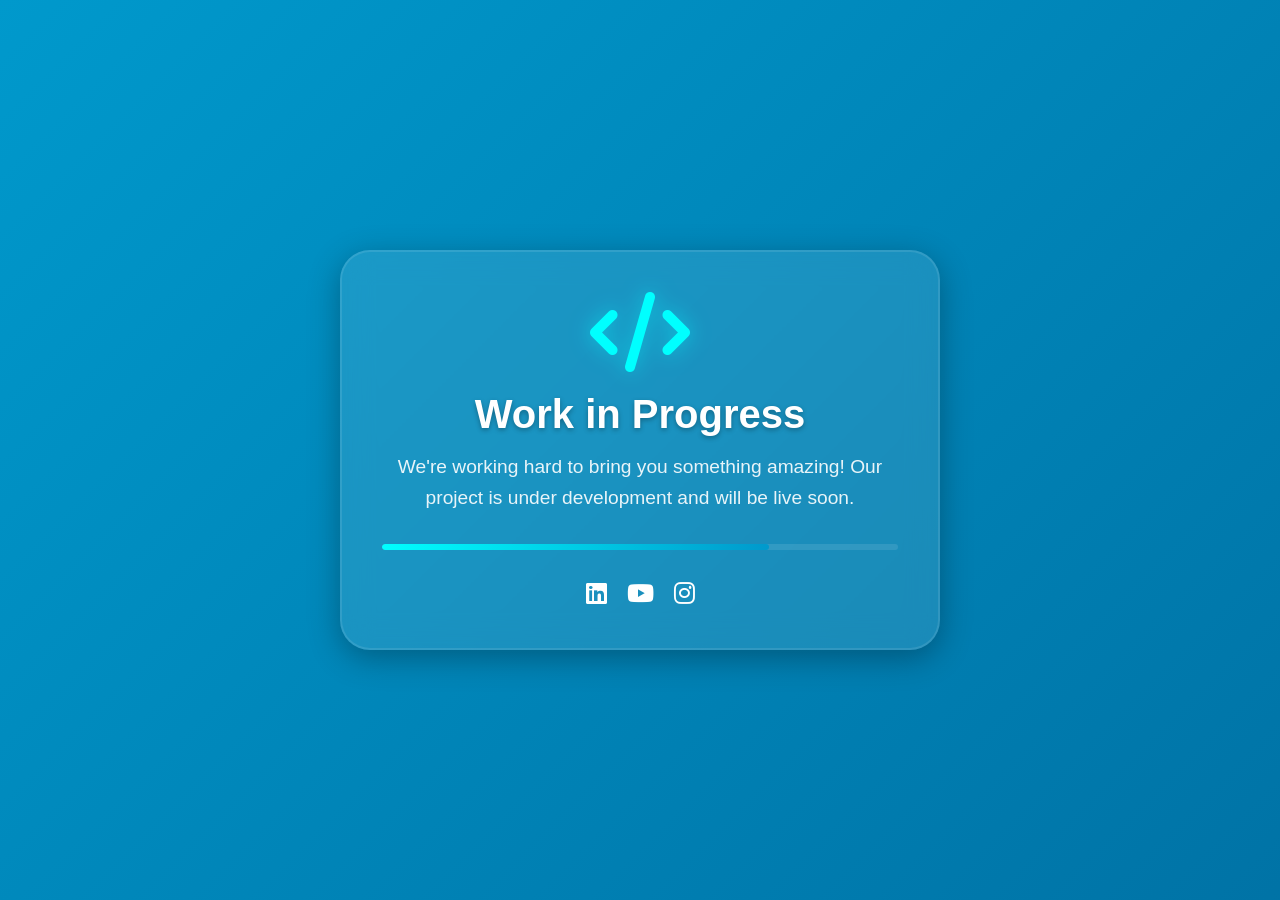
==== index.html @ 7d310c59 "Update and rename work-in-progress.html to index.html" ====
<!DOCTYPE html>
<html lang="en">
<head>
    <meta charset="UTF-8">
    <meta name="viewport" content="width=device-width, initial-scale=1.0">
    <title>Work in Progress</title>
    <link rel="stylesheet" href="https://cdnjs.cloudflare.com/ajax/libs/font-awesome/6.0.0/css/all.min.css">
    <style>
        * {
            margin: 0;
            padding: 0;
            box-sizing: border-box;
            font-family: 'Poppins', sans-serif;
        }

        body {
            min-height: 100vh;
            display: flex;
            align-items: center;
            justify-content: center;
            background: linear-gradient(-45deg, #1a1a1a, #003366, #006699, #0099cc);
            background-size: 400% 400%;
            animation: gradientBG 15s ease infinite;
            color: #fff;
            overflow: hidden;
        }

        @keyframes gradientBG {
            0% { background-position: 0% 50%; }
            50% { background-position: 100% 50%; }
            100% { background-position: 0% 50%; }
        }

        .container {
            text-align: center;
            padding: 40px;
            background: rgba(255, 255, 255, 0.1);
            backdrop-filter: blur(15px);
            border-radius: 30px;
            border: 2px solid rgba(255, 255, 255, 0.1);
            box-shadow: 0 8px 32px 0 rgba(0, 0, 0, 0.3);
            max-width: 600px;
            width: 90%;
            position: relative;
            overflow: hidden;
        }

        .container::before {
            content: '';
            position: absolute;
            top: 0;
            left: -100%;
            width: 100%;
            height: 100%;
            background: linear-gradient(
                90deg,
                transparent,
                rgba(255, 255, 255, 0.2),
                transparent
            );
            animation: shimmer 3s infinite;
        }

        @keyframes shimmer {
            0% { left: -100%; }
            100% { left: 100%; }
        }

        .icon {
            font-size: 80px;
            margin-bottom: 20px;
            color: #00ffff;
            text-shadow: 0 0 20px rgba(0, 255, 255, 0.5);
            animation: float 3s ease-in-out infinite;
        }

        @keyframes float {
            0%, 100% { transform: translateY(0); }
            50% { transform: translateY(-20px); }
        }

        h1 {
            font-size: 2.5rem;
            margin-bottom: 15px;
            text-shadow: 0 2px 5px rgba(0, 0, 0, 0.3);
        }

        p {
            font-size: 1.2rem;
            margin-bottom: 30px;
            color: rgba(255, 255, 255, 0.9);
            line-height: 1.6;
        }

        .progress-bar {
            width: 100%;
            height: 6px;
            background: rgba(255, 255, 255, 0.1);
            border-radius: 3px;
            margin: 20px 0;
            overflow: hidden;
        }

        .progress {
            width: 75%;
            height: 100%;
            background: linear-gradient(90deg, #00ffff, #0099cc);
            border-radius: 3px;
            animation: progress 2s ease-in-out infinite;
        }

        @keyframes progress {
            0% { width: 0%; }
            50% { width: 75%; }
            100% { width: 0%; }
        }

        .social-links {
            display: flex;
            justify-content: center;
            gap: 20px;
            margin-top: 30px;
        }

        .social-links a {
            color: #fff;
            font-size: 24px;
            transition: all 0.3s ease;
            text-decoration: none;
        }

        .social-links a:hover {
            color: #00ffff;
            transform: translateY(-5px);
        }

        @media (max-width: 480px) {
            .container {
                padding: 30px 20px;
            }

            h1 {
                font-size: 2rem;
            }

            p {
                font-size: 1rem;
            }
        }
    </style>
</head>
<body>
    <div class="container">
        <i class="fas fa-code icon"></i>
        <h1>Work in Progress</h1>
        <p>We're working hard to bring you something amazing! Our project is under development and will be live soon.</p>
        
        <div class="progress-bar">
            <div class="progress"></div>
        </div>

        <div class="social-links">
            <a href="https://www.linkedin.com/in/samarjeet-singh-426a93320" target="_blank"><i class="fab fa-linkedin"></i></a>
            <a href="https://youtube.com/@all_we_know" target="_blank"><i class="fab fa-youtube"></i></a>
            <a href="https://www.instagram.com/sa.am__007" target="_blank"><i class="fab fa-instagram"></i></a>
        </div>
    </div>
</body>
</html>
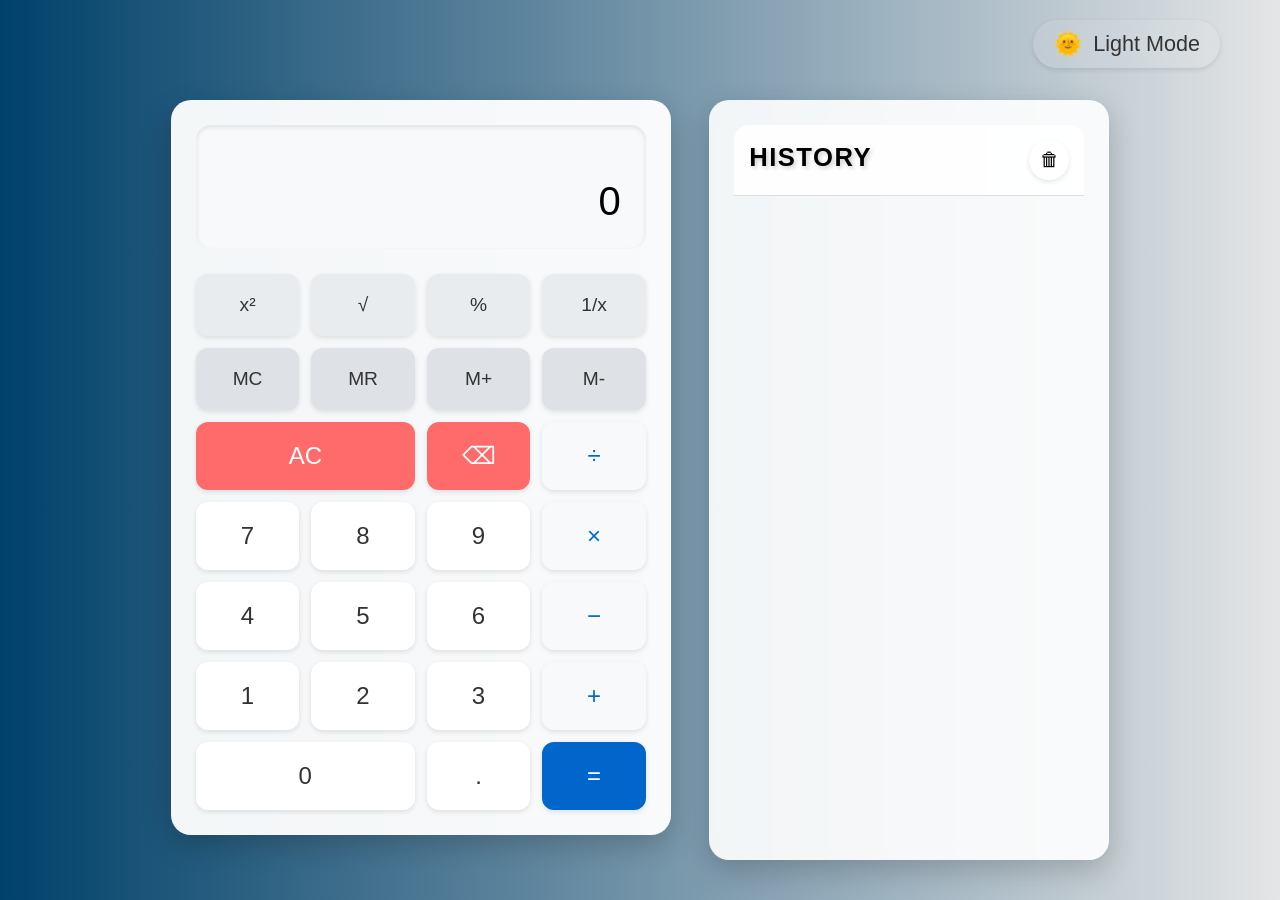
==== commit a050ed70: "Add files via upload" ====
--- a/index.html
+++ b/index.html
@@ -1,169 +1,74 @@
 <!DOCTYPE html>
-<html lang="en">
+<html lang="en" data-theme="light">
 <head>
     <meta charset="UTF-8">
     <meta name="viewport" content="width=device-width, initial-scale=1.0">
-    <title>Work in Progress</title>
-    <link rel="stylesheet" href="https://cdnjs.cloudflare.com/ajax/libs/font-awesome/6.0.0/css/all.min.css">
-    <style>
-        * {
-            margin: 0;
-            padding: 0;
-            box-sizing: border-box;
-            font-family: 'Poppins', sans-serif;
-        }
-
-        body {
-            min-height: 100vh;
-            display: flex;
-            align-items: center;
-            justify-content: center;
-            background: linear-gradient(-45deg, #1a1a1a, #003366, #006699, #0099cc);
-            background-size: 400% 400%;
-            animation: gradientBG 15s ease infinite;
-            color: #fff;
-            overflow: hidden;
-        }
-
-        @keyframes gradientBG {
-            0% { background-position: 0% 50%; }
-            50% { background-position: 100% 50%; }
-            100% { background-position: 0% 50%; }
-        }
-
-        .container {
-            text-align: center;
-            padding: 40px;
-            background: rgba(255, 255, 255, 0.1);
-            backdrop-filter: blur(15px);
-            border-radius: 30px;
-            border: 2px solid rgba(255, 255, 255, 0.1);
-            box-shadow: 0 8px 32px 0 rgba(0, 0, 0, 0.3);
-            max-width: 600px;
-            width: 90%;
-            position: relative;
-            overflow: hidden;
-        }
-
-        .container::before {
-            content: '';
-            position: absolute;
-            top: 0;
-            left: -100%;
-            width: 100%;
-            height: 100%;
-            background: linear-gradient(
-                90deg,
-                transparent,
-                rgba(255, 255, 255, 0.2),
-                transparent
-            );
-            animation: shimmer 3s infinite;
-        }
-
-        @keyframes shimmer {
-            0% { left: -100%; }
-            100% { left: 100%; }
-        }
-
-        .icon {
-            font-size: 80px;
-            margin-bottom: 20px;
-            color: #00ffff;
-            text-shadow: 0 0 20px rgba(0, 255, 255, 0.5);
-            animation: float 3s ease-in-out infinite;
-        }
-
-        @keyframes float {
-            0%, 100% { transform: translateY(0); }
-            50% { transform: translateY(-20px); }
-        }
-
-        h1 {
-            font-size: 2.5rem;
-            margin-bottom: 15px;
-            text-shadow: 0 2px 5px rgba(0, 0, 0, 0.3);
-        }
-
-        p {
-            font-size: 1.2rem;
-            margin-bottom: 30px;
-            color: rgba(255, 255, 255, 0.9);
-            line-height: 1.6;
-        }
-
-        .progress-bar {
-            width: 100%;
-            height: 6px;
-            background: rgba(255, 255, 255, 0.1);
-            border-radius: 3px;
-            margin: 20px 0;
-            overflow: hidden;
-        }
-
-        .progress {
-            width: 75%;
-            height: 100%;
-            background: linear-gradient(90deg, #00ffff, #0099cc);
-            border-radius: 3px;
-            animation: progress 2s ease-in-out infinite;
-        }
-
-        @keyframes progress {
-            0% { width: 0%; }
-            50% { width: 75%; }
-            100% { width: 0%; }
-        }
-
-        .social-links {
-            display: flex;
-            justify-content: center;
-            gap: 20px;
-            margin-top: 30px;
-        }
-
-        .social-links a {
-            color: #fff;
-            font-size: 24px;
-            transition: all 0.3s ease;
-            text-decoration: none;
-        }
-
-        .social-links a:hover {
-            color: #00ffff;
-            transform: translateY(-5px);
-        }
-
-        @media (max-width: 480px) {
-            .container {
-                padding: 30px 20px;
-            }
-
-            h1 {
-                font-size: 2rem;
-            }
-
-            p {
-                font-size: 1rem;
-            }
-        }
-    </style>
+    <title>Calculator App</title>
+    <link rel="icon" type="image/svg+xml" href="data:image/svg+xml,<svg xmlns='http://www.w3.org/2000/svg' viewBox='0 0 24 24' fill='%234285f4'><path d='M19 3H5c-1.1 0-2 .9-2 2v14c0 1.1.9 2 2 2h14c1.1 0 2-.9 2-2V5c0-1.1-.9-2-2-2zm-2 14H7v-2h10v2zm0-4H7v-2h10v2zm0-4H7V7h10v2z'/></svg>">
+    <link rel="stylesheet" href="styles.css">
+    <!-- Updated Font Awesome Kit with all styles -->
+    <link rel="stylesheet" href="https://cdnjs.cloudflare.com/ajax/libs/font-awesome/6.5.1/css/all.min.css" integrity="sha512-DTOQO9RWCH3ppGqcWaEA1BIZOC6xxalwEsw9c2QQeAIftl+Vegovlnee1c9QX4TctnWMn13TZye+giMm8e2LwA==" crossorigin="anonymous" referrerpolicy="no-referrer" />
 </head>
 <body>
-    <div class="container">
-        <i class="fas fa-code icon"></i>
-        <h1>Work in Progress</h1>
-        <p>We're working hard to bring you something amazing! Our project is under development and will be live soon.</p>
-        
-        <div class="progress-bar">
-            <div class="progress"></div>
+    <div class="app-container">
+        <div class="theme-toggle">
+            <button id="themeToggle" aria-label="Toggle theme">
+                <span class="toggle-icon">🌞</span>
+                <span class="toggle-text">Light Mode</span>
+            </button>
         </div>
+        <div class="calculator-container">
+            <div class="calculator">
+                <div class="display">
+                    <div class="previous-operand"></div>
+                    <div class="current-operand">0</div>
+                </div>
+                <div class="buttons">
+                    <button class="function" title="Square">x²</button>
+                    <button class="function" title="Square root">√</button>
+                    <button class="function" title="Percentage">%</button>
+                    <button class="function" title="Reciprocal">1/x</button>
+                    
+                    <button class="memory" title="Memory Clear">MC</button>
+                    <button class="memory" title="Memory Recall">MR</button>
+                    <button class="memory" title="Memory Add">M+</button>
+                    <button class="memory" title="Memory Subtract">M-</button>
 
-        <div class="social-links">
-            <a href="https://www.linkedin.com/in/samarjeet-singh-426a93320" target="_blank"><i class="fab fa-linkedin"></i></a>
-            <a href="https://youtube.com/@all_we_know" target="_blank"><i class="fab fa-youtube"></i></a>
-            <a href="https://www.instagram.com/sa.am__007" target="_blank"><i class="fab fa-instagram"></i></a>
+                    <button class="span-two clear" title="Clear all">AC</button>
+                    <button class="delete" title="Delete">⌫</button>
+                    <button class="operator" title="Divide">÷</button>
+
+                    <button class="number">7</button>
+                    <button class="number">8</button>
+                    <button class="number">9</button>
+                    <button class="operator" title="Multiply">×</button>
+
+                    <button class="number">4</button>
+                    <button class="number">5</button>
+                    <button class="number">6</button>
+                    <button class="operator" title="Subtract">−</button>
+
+                    <button class="number">1</button>
+                    <button class="number">2</button>
+                    <button class="number">3</button>
+                    <button class="operator" title="Add">+</button>
+
+                    <button class="number span-two">0</button>
+                    <button class="number">.</button>
+                    <button class="equals" title="Calculate">=</button>
+                </div>
+            </div>
+            <div class="history-panel">
+                <div class="history-header">
+                    <h3>History</h3>
+                    <button id="clearHistory" title="Clear history">🗑</button>
+                </div>
+                <div class="history-content">
+                    <!-- History items will be added here dynamically -->
+                </div>
+            </div>
         </div>
     </div>
+    <script src="script.js"></script>
 </body>
-</html> 
+</html>
--- a/styles.css
+++ b/styles.css
@@ -0,0 +1,419 @@
+:root[data-theme="light"] {
+    --bg-gradient-from: #00416A;
+    --bg-gradient-to: #E4E5E6;
+    --calculator-bg: rgba(255, 255, 255, 0.95);
+    --display-bg: #f8f9fa;
+    --button-bg: #fff;
+    --button-color: #333;
+    --button-hover: #f0f0f0;
+    --operator-bg: #f8f9fa;
+    --operator-color: #0066cc;
+    --equals-bg: #0066cc;
+    --equals-color: white;
+    --clear-bg: #ff6b6b;
+    --clear-color: white;
+    --text-color: #000;
+    --text-color-dim: rgba(0, 0, 0, 0.6);
+    --history-bg: rgba(255, 255, 255, 0.9);
+    --history-border: #ddd;
+    --function-bg: #e9ecef;
+    --memory-bg: #dee2e6;
+    --theme-button-bg: rgba(255, 255, 255, 0.1);
+    --theme-button-color: #333;
+}
+
+:root[data-theme="dark"] {
+    --bg-gradient-from: #1a1a1a;
+    --bg-gradient-to: #4a4a4a;
+    --calculator-bg: rgba(40, 40, 40, 0.95);
+    --display-bg: #2d2d2d;
+    --button-bg: #3d3d3d;
+    --button-color: #fff;
+    --button-hover: #4d4d4d;
+    --operator-bg: #2d2d2d;
+    --operator-color: #66b3ff;
+    --equals-bg: #0052a3;
+    --equals-color: white;
+    --clear-bg: #cc5555;
+    --clear-color: white;
+    --text-color: #fff;
+    --text-color-dim: rgba(255, 255, 255, 0.6);
+    --history-bg: rgba(40, 40, 40, 0.9);
+    --history-border: #3d3d3d;
+    --function-bg: #2d2d2d;
+    --memory-bg: #363636;
+    --theme-button-bg: rgba(255, 255, 255, 0.1);
+    --theme-button-color: #fff;
+}
+
+*, *::before, *::after {
+    box-sizing: border-box;
+    font-family: 'Segoe UI', sans-serif;
+    font-weight: normal;
+}
+
+body {
+    margin: 0;
+    padding: 0;
+    background: linear-gradient(to right, var(--bg-gradient-from), var(--bg-gradient-to));
+    min-height: 100vh;
+    display: flex;
+    justify-content: center;
+    align-items: center;
+    transition: background 0.3s ease;
+}
+
+.app-container {
+    position: relative;
+    width: 100%;
+    max-width: 1200px;
+    margin: 20px;
+    padding-top: 60px;
+}
+
+.calculator-container {
+    display: flex;
+    gap: clamp(20px, 3vw, 40px);
+    justify-content: center;
+    align-items: flex-start;
+    flex-wrap: wrap;
+    padding: clamp(10px, 2vw, 20px);
+}
+
+.calculator {
+    background-color: var(--calculator-bg);
+    border-radius: 20px;
+    box-shadow: 0 10px 30px rgba(0, 0, 0, 0.2);
+    padding: clamp(15px, 2.5vw, 25px);
+    width: 100%;
+    max-width: 500px;
+    transition: all 0.3s ease;
+    overflow: hidden;
+}
+
+.display {
+    background-color: var(--display-bg);
+    border-radius: 15px;
+    padding: clamp(15px, 2.5vw, 25px);
+    margin-bottom: clamp(15px, 2.5vw, 25px);
+    text-align: right;
+    word-wrap: break-word;
+    word-break: break-all;
+    transition: all 0.3s ease;
+    box-shadow: inset 0 2px 5px rgba(0, 0, 0, 0.1);
+}
+
+.previous-operand {
+    color: var(--text-color-dim);
+    font-size: clamp(1rem, 2vw, 1.2rem);
+    min-height: 24px;
+    transition: color 0.3s ease;
+}
+
+.current-operand {
+    color: var(--text-color);
+    font-size: clamp(2rem, 4vw, 2.5rem);
+    margin-top: 5px;
+    transition: color 0.3s ease;
+}
+
+.buttons {
+    display: grid;
+    grid-template-columns: repeat(4, 1fr);
+    gap: clamp(8px, 1.5vw, 12px);
+}
+
+button {
+    border: none;
+    border-radius: 12px;
+    padding: clamp(15px, 2.5vw, 20px);
+    font-size: clamp(1.2rem, 2vw, 1.5rem);
+    cursor: pointer;
+    background-color: var(--button-bg);
+    color: var(--button-color);
+    transition: all 0.2s ease;
+    box-shadow: 0 2px 5px rgba(0, 0, 0, 0.1);
+    position: relative;
+    overflow: hidden;
+    display: flex;
+    align-items: center;
+    justify-content: center;
+    gap: 5px;
+}
+
+button i {
+    font-size: 0.9em;
+}
+
+button::after {
+    content: '';
+    position: absolute;
+    top: 50%;
+    left: 50%;
+    width: 0;
+    height: 0;
+    background: rgba(255, 255, 255, 0.2);
+    border-radius: 50%;
+    transform: translate(-50%, -50%);
+    transition: width 0.3s, height 0.3s;
+}
+
+button:active::after {
+    width: 200px;
+    height: 200px;
+    opacity: 0;
+}
+
+button:hover {
+    background-color: var(--button-hover);
+    transform: translateY(-2px);
+    box-shadow: 0 4px 8px rgba(0, 0, 0, 0.15);
+}
+
+button:active {
+    transform: translateY(0);
+}
+
+.span-two {
+    grid-column: span 2;
+}
+
+.operator {
+    background-color: var(--operator-bg);
+    color: var(--operator-color);
+}
+
+.function {
+    background-color: var(--function-bg);
+    font-size: 1.2rem;
+}
+
+.memory {
+    background-color: var(--memory-bg);
+    font-size: 1.2rem;
+}
+
+.clear, .delete {
+    background-color: var(--clear-bg);
+    color: var(--clear-color);
+}
+
+.equals {
+    background-color: var(--equals-bg);
+    color: var(--equals-color);
+}
+
+.equals:hover {
+    background-color: var(--equals-bg);
+    filter: brightness(1.1);
+}
+
+.theme-toggle {
+    position: absolute;
+    top: 0;
+    right: clamp(10px, 2vw, 20px);
+}
+
+#themeToggle {
+    background: var(--theme-button-bg);
+    border: none;
+    color: var(--theme-button-color);
+    font-size: clamp(1.2rem, 2vw, 1.5rem);
+    cursor: pointer;
+    padding: 10px 20px;
+    border-radius: 30px;
+    display: flex;
+    align-items: center;
+    gap: 10px;
+    backdrop-filter: blur(10px);
+}
+
+.toggle-text {
+    font-size: 0.9em;
+}
+
+#themeToggle:hover {
+    transform: translateY(-2px);
+    box-shadow: 0 4px 8px rgba(0, 0, 0, 0.15);
+}
+
+#themeToggle i {
+    transition: transform 0.5s ease;
+}
+
+#themeToggle:hover i {
+    transform: rotate(180deg);
+}
+
+.history-panel {
+    background-color: var(--history-bg);
+    border-radius: 20px;
+    padding: clamp(15px, 2.5vw, 25px);
+    width: 100%;
+    max-width: 400px;
+    height: calc(100vh - 140px);
+    overflow-y: auto;
+    box-shadow: 0 10px 30px rgba(0, 0, 0, 0.2);
+    transition: all 0.3s ease;
+    backdrop-filter: blur(10px);
+}
+
+.history-header {
+    display: flex;
+    justify-content: space-between;
+    align-items: center;
+    padding: 15px;
+    border-bottom: 1px solid var(--history-border);
+    background-color: var(--history-bg);
+    border-radius: 15px 15px 0 0;
+}
+
+.history-header h3 {
+    font-size: 1.6rem;
+    font-weight: 800;
+    color: var(--text-color);
+    margin: 0;
+    text-transform: uppercase;
+    letter-spacing: 1.5px;
+    text-shadow: 2px 2px 4px rgba(0, 0, 0, 0.2);
+    position: relative;
+    padding-bottom: 5px;
+}
+
+.history-header h3::after {
+    content: '';
+    position: absolute;
+    bottom: 0;
+    left: 0;
+    width: 50px;
+    height: 3px;
+    background: var(--primary-color);
+    border-radius: 2px;
+}
+
+.history-header button {
+    background: none;
+    border: none;
+    color: var(--text-color);
+    cursor: pointer;
+    padding: 8px;
+    font-size: 1.2rem;
+    transition: transform 0.2s, color 0.2s;
+    display: flex;
+    align-items: center;
+    justify-content: center;
+    width: 40px;
+    height: 40px;
+    border-radius: 50%;
+    background-color: var(--button-bg);
+}
+
+.history-header button:hover {
+    transform: scale(1.1);
+    color: var(--primary-color);
+    background-color: var(--button-hover-bg);
+}
+
+.history-content {
+    color: var(--text-color);
+}
+
+.history-item {
+    padding: 12px;
+    border-bottom: 1px solid var(--history-border);
+    animation: fadeIn 0.3s ease;
+    font-size: clamp(1rem, 1.5vw, 1.2rem);
+}
+
+@keyframes fadeIn {
+    from {
+        opacity: 0;
+        transform: translateY(10px);
+    }
+    to {
+        opacity: 1;
+        transform: translateY(0);
+    }
+}
+
+/* Responsive Design */
+@media (max-width: 1024px) {
+    .calculator-container {
+        flex-direction: column;
+        align-items: center;
+    }
+
+    .history-panel {
+        max-width: 500px;
+        height: 300px;
+    }
+}
+
+@media (max-width: 480px) {
+    .app-container {
+        margin: 10px;
+        padding-top: 70px;
+    }
+
+    .toggle-text {
+        display: none;
+    }
+
+    #themeToggle {
+        padding: 10px;
+    }
+
+    .calculator {
+        padding: 15px;
+    }
+
+    .buttons {
+        gap: 8px;
+    }
+
+    button {
+        padding: 12px;
+        font-size: 1.2rem;
+    }
+
+    .history-panel {
+        height: 250px;
+    }
+}
+
+/* Remove these logo-related classes and their mobile styles */
+.logo, .logo i, .logo-text, .logo-badge {
+    display: none;
+}
+
+@media (max-width: 480px) {
+    .app-container {
+        margin: 10px;
+        padding-top: 70px;
+    }
+
+    .toggle-text {
+        display: none;
+    }
+
+    #themeToggle {
+        padding: 10px;
+    }
+
+    .calculator {
+        padding: 15px;
+    }
+
+    .buttons {
+        gap: 8px;
+    }
+
+    button {
+        padding: 12px;
+        font-size: 1.2rem;
+    }
+
+    .history-panel {
+        height: 250px;
+    }
+} 
